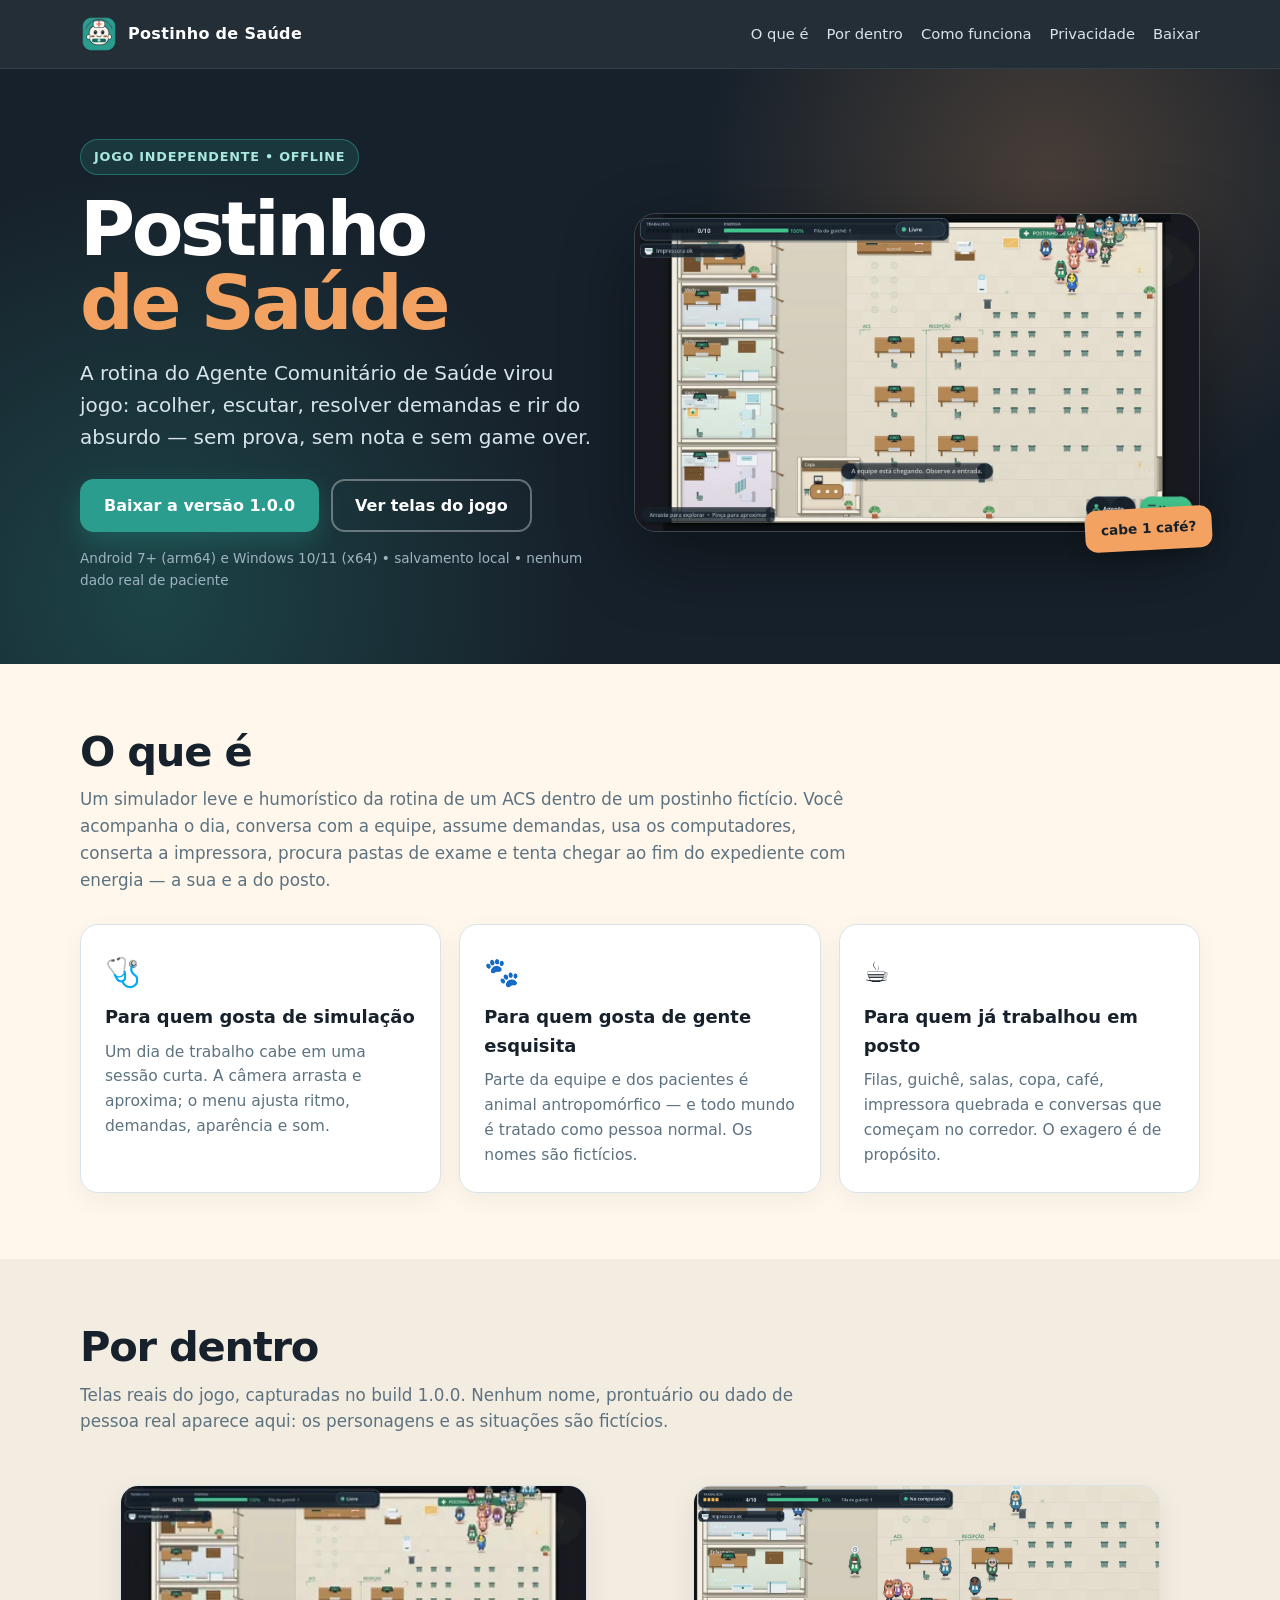
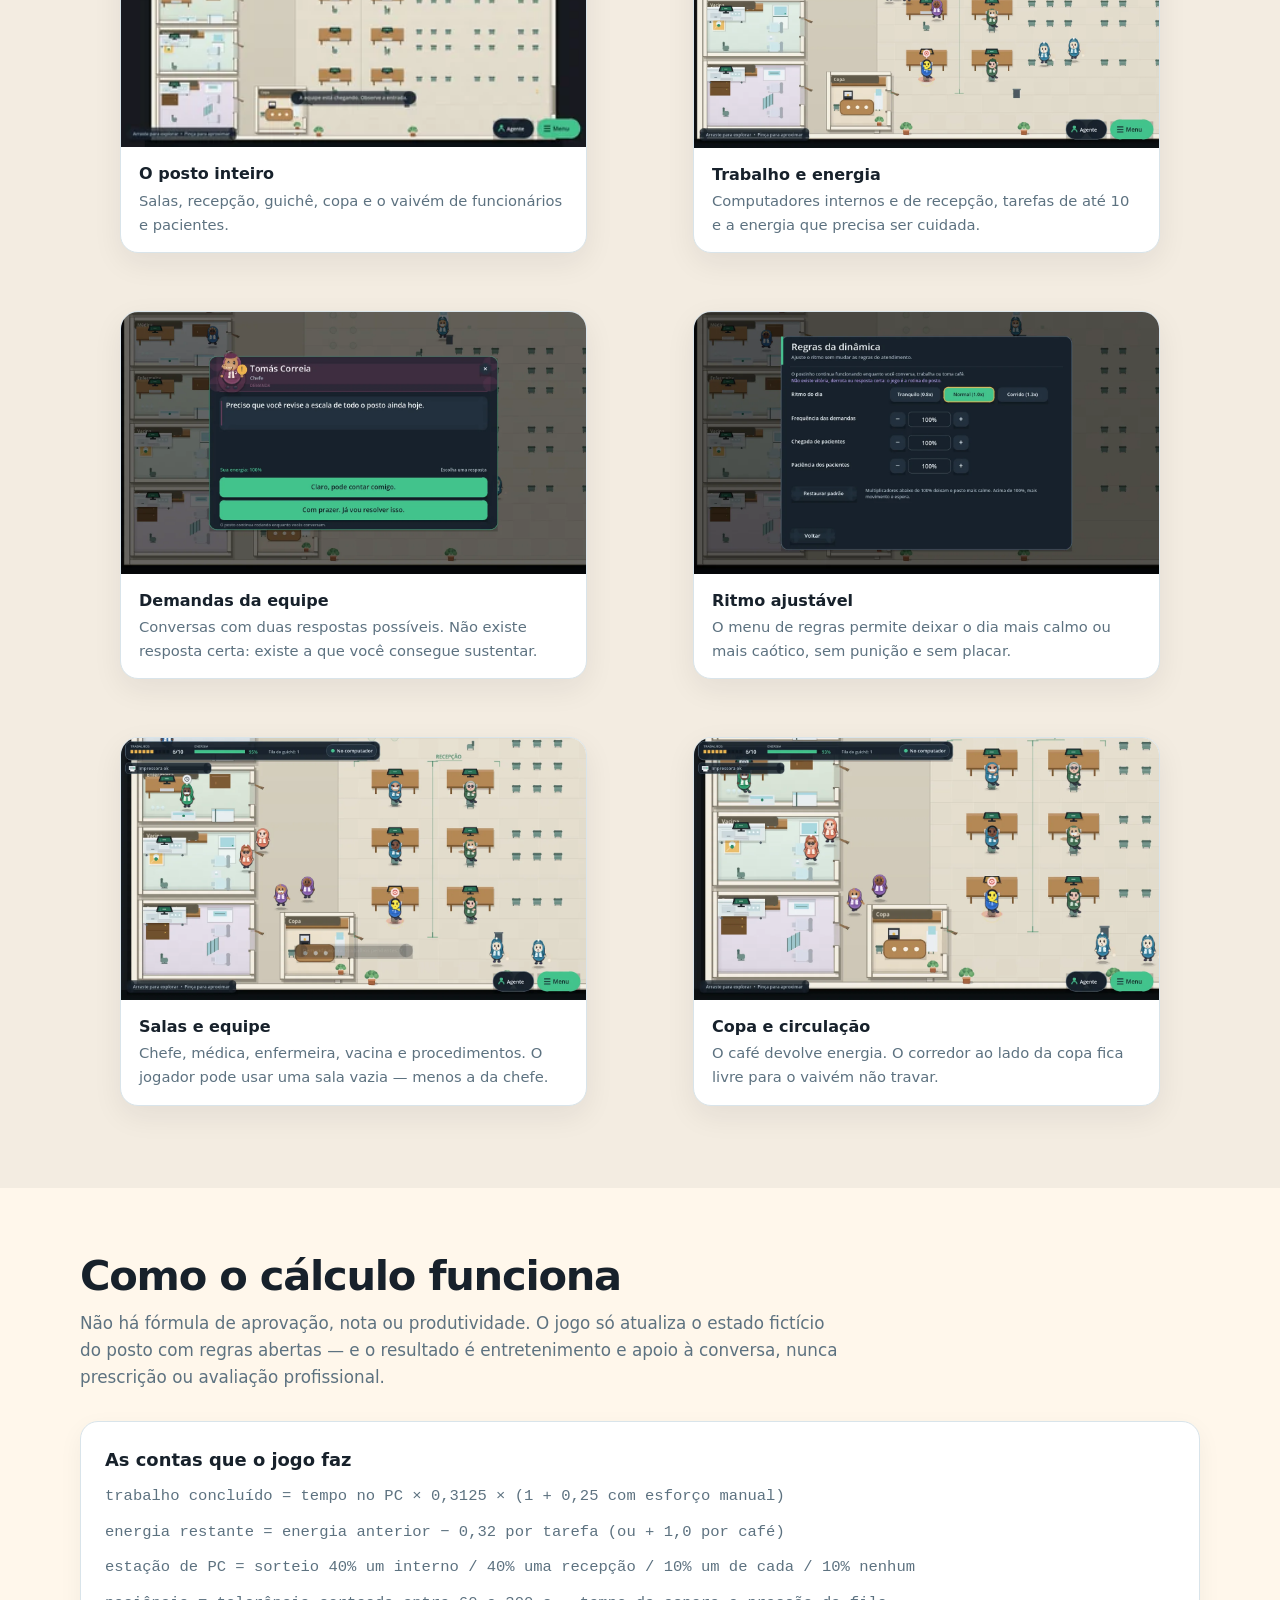
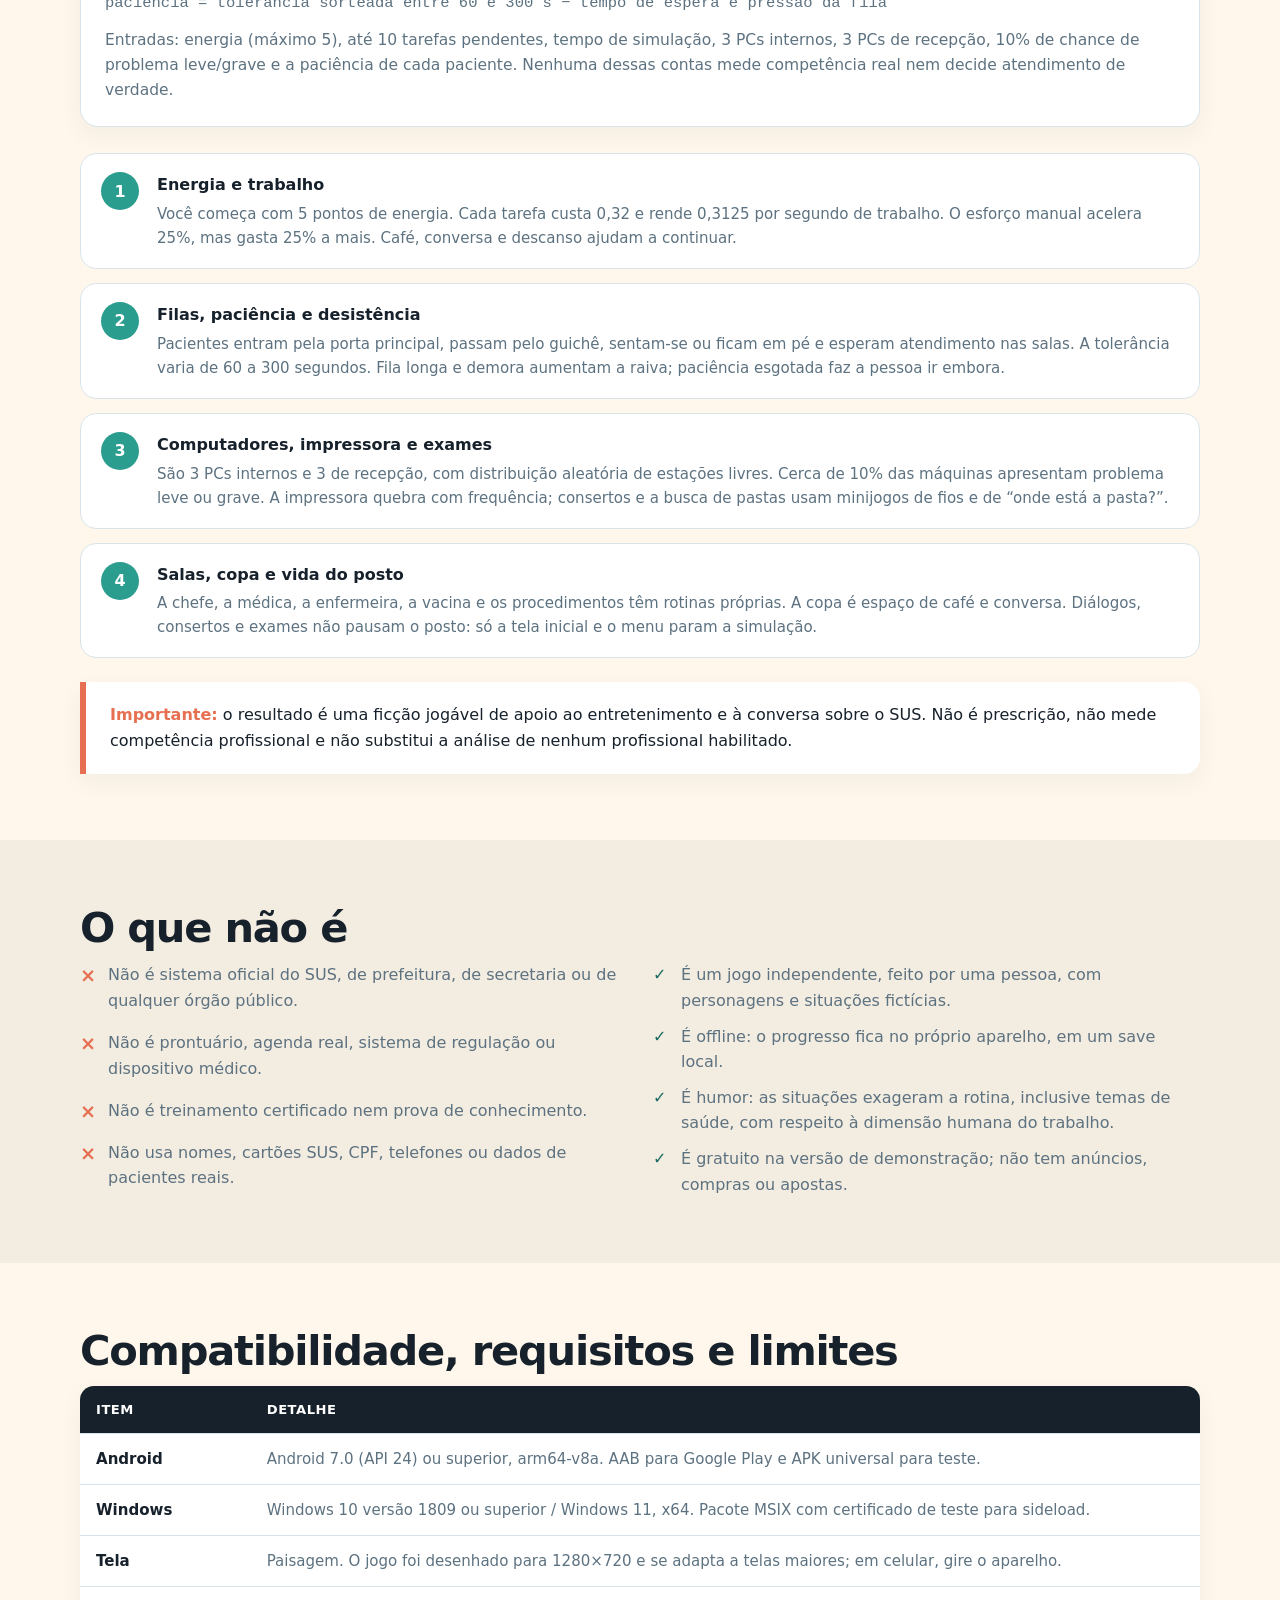
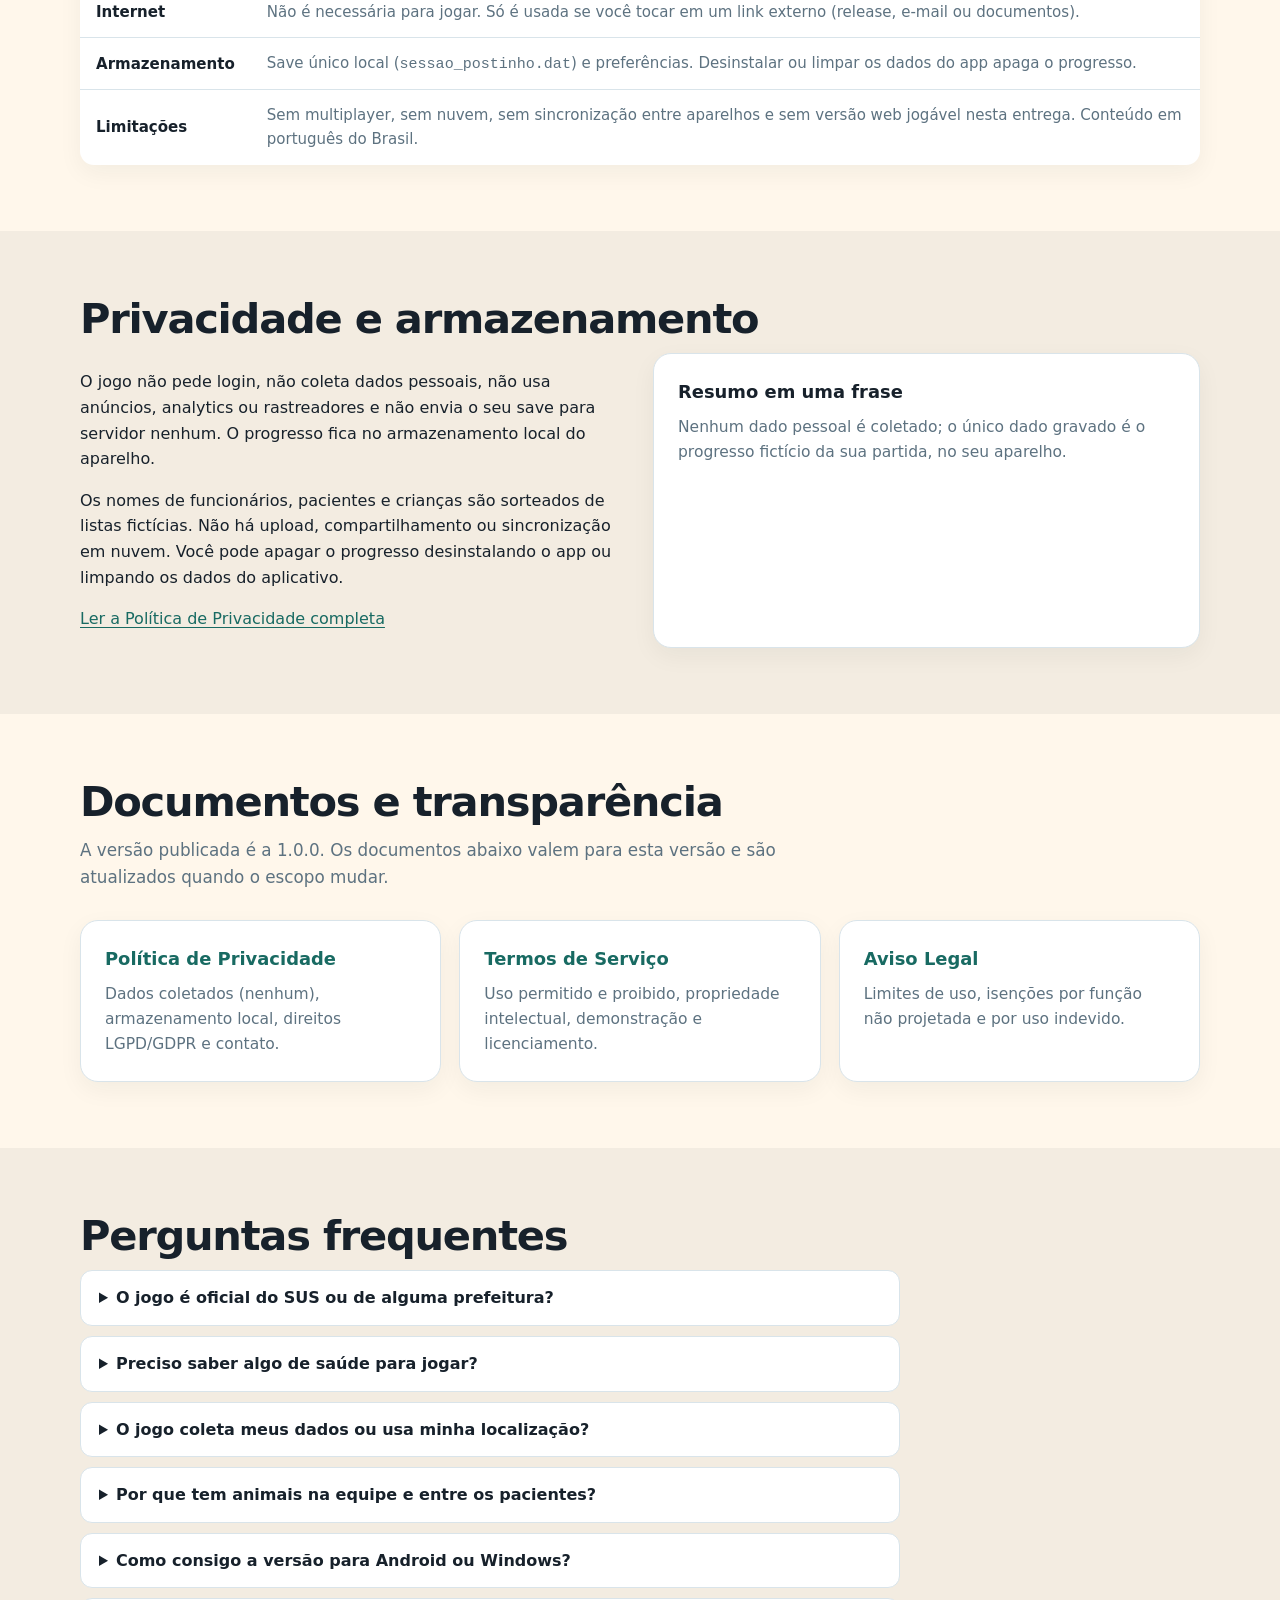
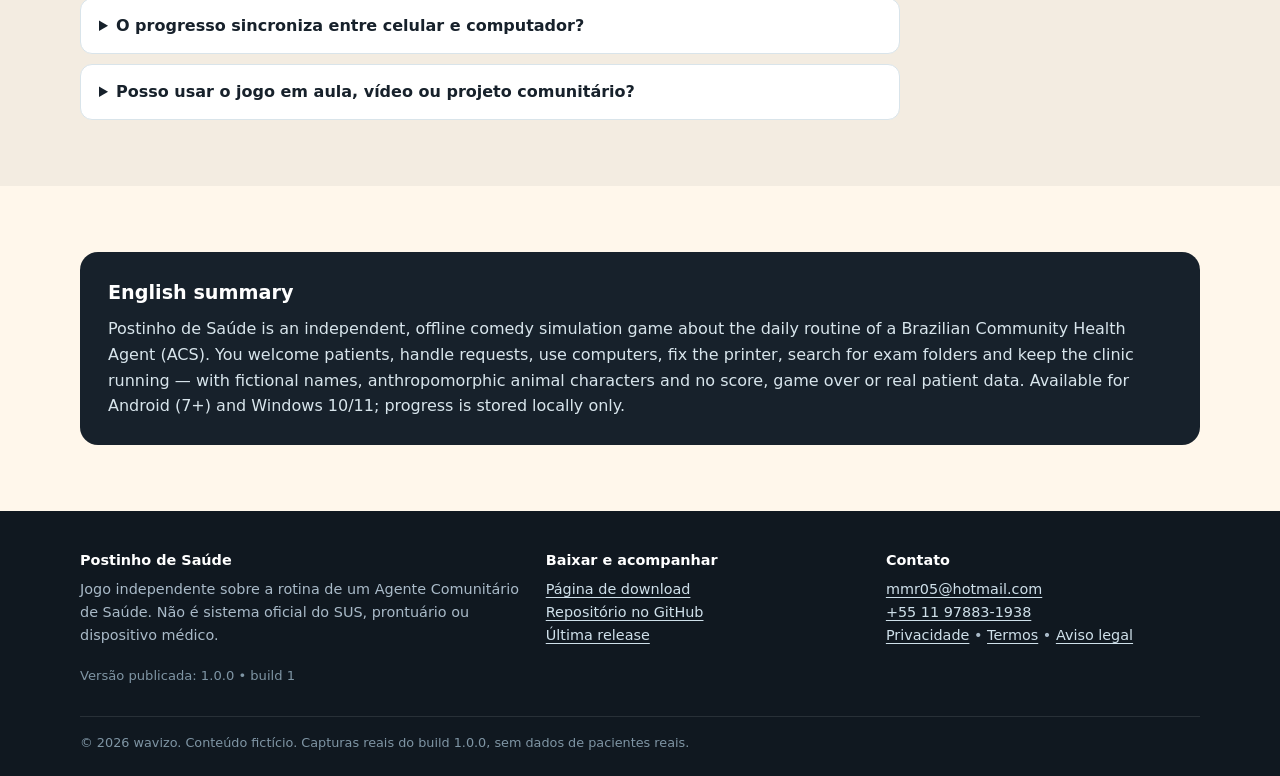
==== docs/index.html @ 59eddb39 "Postinho de Saude 1.0.0 Jogo independente e offline sobre a rotina de um ACS, com visual fofo, humor" ====
<!doctype html>
<html lang="pt-BR">
<head>
<meta charset="utf-8">
<meta name="viewport" content="width=device-width, initial-scale=1">
<title>Postinho de Saúde — o jogo da rotina do ACS</title>
<meta name="description" content="Jogo independente sobre a rotina de um Agente Comunitário de Saúde: acolhimento, filas, café e humor. Offline para Android e Windows.">
<meta name="theme-color" content="#2a9d8f">
<link rel="canonical" href="https://wavizo-bot.github.io/Postinho-de-Saude/">
<link rel="icon" type="image/png" sizes="64x64" href="assets/favicon-64.png">
<link rel="apple-touch-icon" href="assets/icone-192.png">
<link rel="stylesheet" href="estilo.css">
<meta property="og:type" content="website">
<meta property="og:locale" content="pt_BR">
<meta property="og:site_name" content="Postinho de Saúde">
<meta property="og:title" content="Postinho de Saúde — o jogo da rotina do ACS">
<meta property="og:description" content="Acolhimento, filas, café e humor nonsense na rotina de um Agente Comunitário de Saúde. Jogo independente, offline, para Android e Windows.">
<meta property="og:url" content="https://wavizo-bot.github.io/Postinho-de-Saude/">
<meta property="og:image" content="https://wavizo-bot.github.io/Postinho-de-Saude/assets/og-1200x630.png">
<meta property="og:image:width" content="1200">
<meta property="og:image:height" content="630">
<meta property="og:image:alt" content="Tela do jogo Postinho de Saúde com a equipe e o posto em visão ampla">
<meta name="twitter:card" content="summary_large_image">
<meta name="twitter:title" content="Postinho de Saúde — o jogo da rotina do ACS">
<meta name="twitter:description" content="Acolhimento, filas, café e humor nonsense na rotina de um ACS. Jogo independente para Android e Windows.">
<meta name="twitter:image" content="https://wavizo-bot.github.io/Postinho-de-Saude/assets/og-1200x630.png">
</head>
<body>
<header class="topo">
  <div class="wrap">
    <a class="marca" href="./">
      <img src="assets/icone-192.png" alt="Ícone do Postinho de Saúde">
      <span>Postinho de Saúde</span>
    </a>
    <nav aria-label="Navegação principal">
      <a href="#o-que-e">O que é</a>
      <a href="#por-dentro">Por dentro</a>
      <a href="#como-funciona">Como funciona</a>
      <a href="#privacidade">Privacidade</a>
      <a href="app/">Baixar</a>
    </nav>
  </div>
</header>

<main>
  <section class="hero">
    <div class="wrap">
      <div>
        <span class="selo">Jogo independente • offline</span>
        <h1>Postinho<br><span>de Saúde</span></h1>
        <p class="chamada">A rotina do Agente Comunitário de Saúde virou jogo: acolher, escutar, resolver demandas e rir do absurdo — sem prova, sem nota e sem game over.</p>
        <div class="acoes">
          <a class="botao primario" href="app/">Baixar a versão 1.0.0</a>
          <a class="botao secundario" href="#por-dentro">Ver telas do jogo</a>
        </div>
        <p class="nota">Android 7+ (arm64) e Windows 10/11 (x64) • salvamento local • nenhum dado real de paciente</p>
      </div>
      <figure class="hero-figura">
        <img src="assets/tela-01-1366.webp" width="1366" height="768" alt="Visão ampla do postinho com salas, recepção, cadeiras, equipe e o agente no centro">
        <figcaption class="adesivo">cabe 1 café?</figcaption>
      </figure>
    </div>
  </section>

  <section id="o-que-e">
    <div class="wrap">
      <h2 class="secao-titulo">O que é</h2>
      <p class="secao-intro">Um simulador leve e humorístico da rotina de um ACS dentro de um postinho fictício. Você acompanha o dia, conversa com a equipe, assume demandas, usa os computadores, conserta a impressora, procura pastas de exame e tenta chegar ao fim do expediente com energia — a sua e a do posto.</p>
      <div class="grid-3">
        <article class="cartao">
          <span class="emoji" aria-hidden="true">🩺</span>
          <h3>Para quem gosta de simulação</h3>
          <p>Um dia de trabalho cabe em uma sessão curta. A câmera arrasta e aproxima; o menu ajusta ritmo, demandas, aparência e som.</p>
        </article>
        <article class="cartao">
          <span class="emoji" aria-hidden="true">🐾</span>
          <h3>Para quem gosta de gente esquisita</h3>
          <p>Parte da equipe e dos pacientes é animal antropomórfico — e todo mundo é tratado como pessoa normal. Os nomes são fictícios.</p>
        </article>
        <article class="cartao">
          <span class="emoji" aria-hidden="true">☕</span>
          <h3>Para quem já trabalhou em posto</h3>
          <p>Filas, guichê, salas, copa, café, impressora quebrada e conversas que começam no corredor. O exagero é de propósito.</p>
        </article>
      </div>
    </div>
  </section>

  <section class="alt" id="por-dentro">
    <div class="wrap">
      <h2 class="secao-titulo">Por dentro</h2>
      <p class="secao-intro">Telas reais do jogo, capturadas no build 1.0.0. Nenhum nome, prontuário ou dado de pessoa real aparece aqui: os personagens e as situações são fictícios.</p>
      <div class="capturas">
        <figure class="captura">
          <picture>
            <source media="(max-width: 640px)" srcset="assets/tela-01-390.webp">
            <img src="assets/tela-01-1366.webp" width="1366" height="768" alt="Visão geral do postinho com corredores, cadeiras e equipe" loading="lazy">
          </picture>
          <figcaption><strong>O posto inteiro</strong>Salas, recepção, guichê, copa e o vaivém de funcionários e pacientes.</figcaption>
        </figure>
        <figure class="captura">
          <picture>
            <source media="(max-width: 640px)" srcset="assets/tela-02-390.webp">
            <img src="assets/tela-02-1366.webp" width="1366" height="768" alt="Agente trabalhando em um computador interno com a barra de energia e tarefas" loading="lazy">
          </picture>
          <figcaption><strong>Trabalho e energia</strong>Computadores internos e de recepção, tarefas de até 10 e a energia que precisa ser cuidada.</figcaption>
        </figure>
        <figure class="captura">
          <picture>
            <source media="(max-width: 640px)" srcset="assets/tela-03-390.webp">
            <img src="assets/tela-03-1366.webp" width="1366" height="768" alt="Diálogo de demanda com uma funcionária, mostrando nome, pedido e duas respostas" loading="lazy">
          </picture>
          <figcaption><strong>Demandas da equipe</strong>Conversas com duas respostas possíveis. Não existe resposta certa: existe a que você consegue sustentar.</figcaption>
        </figure>
        <figure class="captura">
          <picture>
            <source media="(max-width: 640px)" srcset="assets/tela-04-390.webp">
            <img src="assets/tela-04-1366.webp" width="1366" height="768" alt="Menu de regras com controles de ritmo e multiplicador de demandas" loading="lazy">
          </picture>
          <figcaption><strong>Ritmo ajustável</strong>O menu de regras permite deixar o dia mais calmo ou mais caótico, sem punição e sem placar.</figcaption>
        </figure>
        <figure class="captura">
          <picture>
            <source media="(max-width: 640px)" srcset="assets/tela-05-390.webp">
            <img src="assets/tela-05-1366.webp" width="1366" height="768" alt="Salas de vacina e procedimentos com equipe, macas e pacientes" loading="lazy">
          </picture>
          <figcaption><strong>Salas e equipe</strong>Chefe, médica, enfermeira, vacina e procedimentos. O jogador pode usar uma sala vazia — menos a da chefe.</figcaption>
        </figure>
        <figure class="captura">
          <picture>
            <source media="(max-width: 640px)" srcset="assets/tela-06-390.webp">
            <img src="assets/tela-06-1366.webp" width="1366" height="768" alt="Corredor entre a copa e a sala de procedimentos, com café e planta" loading="lazy">
          </picture>
          <figcaption><strong>Copa e circulação</strong>O café devolve energia. O corredor ao lado da copa fica livre para o vaivém não travar.</figcaption>
        </figure>
      </div>
    </div>
  </section>

  <section id="como-funciona">
    <div class="wrap">
      <h2 class="secao-titulo">Como o cálculo funciona</h2>
      <p class="secao-intro">Não há fórmula de aprovação, nota ou produtividade. O jogo só atualiza o estado fictício do posto com regras abertas — e o resultado é entretenimento e apoio à conversa, nunca prescrição ou avaliação profissional.</p>
      <div class="cartao" style="margin-bottom:26px">
        <h3>As contas que o jogo faz</h3>
        <p style="margin-bottom:10px"><code>trabalho concluído = tempo no PC × 0,3125 × (1 + 0,25 com esforço manual)</code></p>
        <p style="margin-bottom:10px"><code>energia restante = energia anterior − 0,32 por tarefa (ou + 1,0 por café)</code></p>
        <p style="margin-bottom:10px"><code>estação de PC = sorteio 40% um interno / 40% uma recepção / 10% um de cada / 10% nenhum</code></p>
        <p style="margin:0"><code>paciência = tolerância sorteada entre 60 e 300 s − tempo de espera e pressão da fila</code></p>
        <p style="margin-top:12px;color:var(--cinza)">Entradas: energia (máximo 5), até 10 tarefas pendentes, tempo de simulação, 3 PCs internos, 3 PCs de recepção, 10% de chance de problema leve/grave e a paciência de cada paciente. Nenhuma dessas contas mede competência real nem decide atendimento de verdade.</p>
      </div>
      <div class="passos">
        <article class="passo">
          <div>
            <h3>Energia e trabalho</h3>
            <p>Você começa com 5 pontos de energia. Cada tarefa custa 0,32 e rende 0,3125 por segundo de trabalho. O esforço manual acelera 25%, mas gasta 25% a mais. Café, conversa e descanso ajudam a continuar.</p>
          </div>
        </article>
        <article class="passo">
          <div>
            <h3>Filas, paciência e desistência</h3>
            <p>Pacientes entram pela porta principal, passam pelo guichê, sentam-se ou ficam em pé e esperam atendimento nas salas. A tolerância varia de 60 a 300 segundos. Fila longa e demora aumentam a raiva; paciência esgotada faz a pessoa ir embora.</p>
          </div>
        </article>
        <article class="passo">
          <div>
            <h3>Computadores, impressora e exames</h3>
            <p>São 3 PCs internos e 3 de recepção, com distribuição aleatória de estações livres. Cerca de 10% das máquinas apresentam problema leve ou grave. A impressora quebra com frequência; consertos e a busca de pastas usam minijogos de fios e de “onde está a pasta?”.</p>
          </div>
        </article>
        <article class="passo">
          <div>
            <h3>Salas, copa e vida do posto</h3>
            <p>A chefe, a médica, a enfermeira, a vacina e os procedimentos têm rotinas próprias. A copa é espaço de café e conversa. Diálogos, consertos e exames não pausam o posto: só a tela inicial e o menu param a simulação.</p>
          </div>
        </article>
      </div>
      <div class="destaque" style="margin-top:24px">
        <strong>Importante:</strong> o resultado é uma ficção jogável de apoio ao entretenimento e à conversa sobre o SUS. Não é prescrição, não mede competência profissional e não substitui a análise de nenhum profissional habilitado.
      </div>
    </div>
  </section>

  <section class="alt" id="o-que-nao-e">
    <div class="wrap">
      <h2 class="secao-titulo">O que não é</h2>
      <div class="grid-2">
        <ul class="lista-limites">
          <li>Não é sistema oficial do SUS, de prefeitura, de secretaria ou de qualquer órgão público.</li>
          <li>Não é prontuário, agenda real, sistema de regulação ou dispositivo médico.</li>
          <li>Não é treinamento certificado nem prova de conhecimento.</li>
          <li>Não usa nomes, cartões SUS, CPF, telefones ou dados de pacientes reais.</li>
        </ul>
        <ul class="lista-ok">
          <li>É um jogo independente, feito por uma pessoa, com personagens e situações fictícias.</li>
          <li>É offline: o progresso fica no próprio aparelho, em um save local.</li>
          <li>É humor: as situações exageram a rotina, inclusive temas de saúde, com respeito à dimensão humana do trabalho.</li>
          <li>É gratuito na versão de demonstração; não tem anúncios, compras ou apostas.</li>
        </ul>
      </div>
    </div>
  </section>

  <section id="compatibilidade">
    <div class="wrap">
      <h2 class="secao-titulo">Compatibilidade, requisitos e limites</h2>
      <table class="tabela">
        <thead><tr><th>Item</th><th>Detalhe</th></tr></thead>
        <tbody>
          <tr><td>Android</td><td>Android 7.0 (API 24) ou superior, arm64-v8a. AAB para Google Play e APK universal para teste.</td></tr>
          <tr><td>Windows</td><td>Windows 10 versão 1809 ou superior / Windows 11, x64. Pacote MSIX com certificado de teste para sideload.</td></tr>
          <tr><td>Tela</td><td>Paisagem. O jogo foi desenhado para 1280×720 e se adapta a telas maiores; em celular, gire o aparelho.</td></tr>
          <tr><td>Internet</td><td>Não é necessária para jogar. Só é usada se você tocar em um link externo (release, e-mail ou documentos).</td></tr>
          <tr><td>Armazenamento</td><td>Save único local (<code>sessao_postinho.dat</code>) e preferências. Desinstalar ou limpar os dados do app apaga o progresso.</td></tr>
          <tr><td>Limitações</td><td>Sem multiplayer, sem nuvem, sem sincronização entre aparelhos e sem versão web jogável nesta entrega. Conteúdo em português do Brasil.</td></tr>
        </tbody>
      </table>
    </div>
  </section>

  <section class="alt" id="privacidade">
    <div class="wrap">
      <h2 class="secao-titulo">Privacidade e armazenamento</h2>
      <div class="grid-2">
        <div>
          <p>O jogo não pede login, não coleta dados pessoais, não usa anúncios, analytics ou rastreadores e não envia o seu save para servidor nenhum. O progresso fica no armazenamento local do aparelho.</p>
          <p>Os nomes de funcionários, pacientes e crianças são sorteados de listas fictícias. Não há upload, compartilhamento ou sincronização em nuvem. Você pode apagar o progresso desinstalando o app ou limpando os dados do aplicativo.</p>
          <p><a href="politica-de-privacidade.html">Ler a Política de Privacidade completa</a></p>
        </div>
        <div class="cartao">
          <h3>Resumo em uma frase</h3>
          <p>Nenhum dado pessoal é coletado; o único dado gravado é o progresso fictício da sua partida, no seu aparelho.</p>
        </div>
      </div>
    </div>
  </section>

  <section id="documentos">
    <div class="wrap">
      <h2 class="secao-titulo">Documentos e transparência</h2>
      <p class="secao-intro">A versão publicada é a 1.0.0. Os documentos abaixo valem para esta versão e são atualizados quando o escopo mudar.</p>
      <div class="grid-3">
        <a class="cartao" href="politica-de-privacidade.html" style="text-decoration:none">
          <h3>Política de Privacidade</h3>
          <p>Dados coletados (nenhum), armazenamento local, direitos LGPD/GDPR e contato.</p>
        </a>
        <a class="cartao" href="termos-de-servico.html" style="text-decoration:none">
          <h3>Termos de Serviço</h3>
          <p>Uso permitido e proibido, propriedade intelectual, demonstração e licenciamento.</p>
        </a>
        <a class="cartao" href="aviso-legal.html" style="text-decoration:none">
          <h3>Aviso Legal</h3>
          <p>Limites de uso, isenções por função não projetada e por uso indevido.</p>
        </a>
      </div>
    </div>
  </section>

  <section class="alt" id="faq">
    <div class="wrap">
      <h2 class="secao-titulo">Perguntas frequentes</h2>
      <div class="faq">
        <details>
          <summary>O jogo é oficial do SUS ou de alguma prefeitura?</summary>
          <p>Não. É um projeto independente, sem vínculo com governo, prefeitura, SUS, ministério ou órgão público. “Postinho” e “ACS” aparecem como referência ao cotidiano, não como identidade oficial.</p>
        </details>
        <details>
          <summary>Preciso saber algo de saúde para jogar?</summary>
          <p>Não. As demandas são situações fictícias com duas respostas possíveis. O jogo não avalia conhecimento, não dá nota e não tem resposta certa.</p>
        </details>
        <details>
          <summary>O jogo coleta meus dados ou usa minha localização?</summary>
          <p>Não. Não há login, analytics, anúncios, câmera, microfone ou localização. O save fica no aparelho e pode ser apagado desinstalando o app ou limpando os dados.</p>
        </details>
        <details>
          <summary>Por que tem animais na equipe e entre os pacientes?</summary>
          <p>É uma escolha de estilo e humor: parte dos personagens é animal antropomórfico, tratada como pessoa normal. A ideia é lembrar que a comunidade é diversa — e que a rotina já é absurda o suficiente.</p>
        </details>
        <details>
          <summary>Como consigo a versão para Android ou Windows?</summary>
          <p>Nesta entrega, os pacotes ficam na página <a href="app/">Baixar</a> e na área de releases do repositório. A publicação na Google Play e na Microsoft Store depende das contas de loja e ainda está pendente.</p>
        </details>
        <details>
          <summary>O progresso sincroniza entre celular e computador?</summary>
          <p>Não. Cada aparelho tem um save local único. Não há nuvem, conta ou sincronização nesta versão.</p>
        </details>
        <details>
          <summary>Posso usar o jogo em aula, vídeo ou projeto comunitário?</summary>
          <p>Sim, para uso pessoal, educativo e não comercial, desde que você não o apresente como sistema oficial nem remova os avisos legais. Para uso comercial ou institucional, fale com o desenvolvedor.</p>
        </details>
      </div>
    </div>
  </section>

  <section>
    <div class="wrap">
      <div class="idioma">
        <h2>English summary</h2>
        <p>Postinho de Saúde is an independent, offline comedy simulation game about the daily routine of a Brazilian Community Health Agent (ACS). You welcome patients, handle requests, use computers, fix the printer, search for exam folders and keep the clinic running — with fictional names, anthropomorphic animal characters and no score, game over or real patient data. Available for Android (7+) and Windows 10/11; progress is stored locally only.</p>
      </div>
    </div>
  </section>
</main>

<footer class="rodape">
  <div class="wrap">
    <div>
      <strong>Postinho de Saúde</strong>
      Jogo independente sobre a rotina de um Agente Comunitário de Saúde. Não é sistema oficial do SUS, prontuário ou dispositivo médico.
      <div class="versao">Versão publicada: 1.0.0 • build 1</div>
    </div>
    <div>
      <strong>Baixar e acompanhar</strong>
      <a href="app/">Página de download</a><br>
      <a href="https://github.com/wavizo-bot/Postinho-de-Saude">Repositório no GitHub</a><br>
      <a href="https://github.com/wavizo-bot/Postinho-de-Saude/releases/latest">Última release</a>
    </div>
    <div>
      <strong>Contato</strong>
      <a href="mailto:mmr05@hotmail.com">mmr05@hotmail.com</a><br>
      <a href="tel:+5511978831938">+55 11 97883-1938</a><br>
      <a href="politica-de-privacidade.html">Privacidade</a> • <a href="termos-de-servico.html">Termos</a> • <a href="aviso-legal.html">Aviso legal</a>
    </div>
    <div class="fim">© 2026 wavizo. Conteúdo fictício. Capturas reais do build 1.0.0, sem dados de pacientes reais.</div>
  </div>
</footer>
</body>
</html>
---- docs/estilo.css ----
:root {
  --tinta: #17212b;
  --tinta-2: #1e2d3a;
  --creme: #fff7eb;
  --verde: #2a9d8f;
  --verde-escuro: #186a62;
  --pele: #f4a261;
  --vermelho: #e76f51;
  --cinza: #5d7280;
  --linha: #d9e4ea;
  --branco: #ffffff;
  --sombra: 0 18px 50px rgba(23, 33, 43, 0.16);
}

* { box-sizing: border-box; }

html { scroll-behavior: smooth; }

body {
  margin: 0;
  background: var(--creme);
  color: var(--tinta);
  font-family: "Segoe UI", system-ui, -apple-system, BlinkMacSystemFont, Arial, sans-serif;
  line-height: 1.6;
  -webkit-font-smoothing: antialiased;
}

a { color: var(--verde-escuro); text-underline-offset: 3px; }
a:hover { color: var(--vermelho); }

img { max-width: 100%; height: auto; display: block; }

.wrap {
  width: min(1120px, calc(100% - 40px));
  margin: 0 auto;
}

.topo {
  position: sticky;
  top: 0;
  z-index: 20;
  background: rgba(23, 33, 43, 0.94);
  backdrop-filter: blur(12px);
  border-bottom: 1px solid rgba(255, 255, 255, 0.08);
}

.topo .wrap {
  display: flex;
  align-items: center;
  gap: 18px;
  min-height: 68px;
}

.marca {
  display: flex;
  align-items: center;
  gap: 10px;
  color: var(--branco);
  text-decoration: none;
  font-weight: 800;
  letter-spacing: 0.02em;
}

.marca img { width: 38px; height: 38px; border-radius: 11px; }
.marca span { white-space: nowrap; }

.topo nav {
  margin-left: auto;
  display: flex;
  flex-wrap: wrap;
  gap: 8px 18px;
  align-items: center;
}

.topo nav a {
  color: #d9e4ea;
  text-decoration: none;
  font-size: 0.92rem;
}

.topo nav a:hover { color: var(--pele); }

.hero {
  background:
    radial-gradient(circle at 82% 18%, rgba(244, 162, 97, 0.22), transparent 30%),
    radial-gradient(circle at 12% 88%, rgba(42, 157, 143, 0.28), transparent 34%),
    var(--tinta);
  color: var(--branco);
  padding: 70px 0 58px;
  overflow: hidden;
}

.hero .wrap {
  display: grid;
  grid-template-columns: minmax(0, 0.95fr) minmax(0, 1.05fr);
  gap: 42px;
  align-items: center;
}

.selo {
  display: inline-flex;
  align-items: center;
  gap: 8px;
  padding: 7px 13px;
  border-radius: 999px;
  background: rgba(42, 157, 143, 0.18);
  border: 1px solid rgba(42, 157, 143, 0.55);
  color: #a9e7df;
  font-size: 0.8rem;
  font-weight: 700;
  letter-spacing: 0.06em;
  text-transform: uppercase;
}

.hero h1 {
  font-size: clamp(2.5rem, 6vw, 4.7rem);
  line-height: 0.98;
  letter-spacing: -0.045em;
  margin: 18px 0 16px;
}

.hero h1 span { color: var(--pele); }

.hero .chamada {
  color: #d8e5ec;
  font-size: clamp(1.05rem, 2vw, 1.25rem);
  max-width: 34rem;
  margin: 0 0 26px;
}

.acoes { display: flex; flex-wrap: wrap; gap: 12px; }

.botao {
  display: inline-flex;
  align-items: center;
  justify-content: center;
  gap: 9px;
  min-height: 48px;
  padding: 12px 22px;
  border-radius: 14px;
  font-weight: 800;
  text-decoration: none;
  border: 2px solid transparent;
  transition: transform 0.15s ease, box-shadow 0.15s ease;
}

.botao:hover { transform: translateY(-2px); }
.botao.primario { background: var(--verde); color: var(--branco); box-shadow: 0 10px 26px rgba(42, 157, 143, 0.3); }
.botao.secundario { background: transparent; color: var(--branco); border-color: rgba(255, 255, 255, 0.34); }
.botao.escuro { background: var(--tinta); color: var(--branco); }

.hero .nota { color: #9fb4c1; font-size: 0.85rem; margin-top: 16px; }

.hero-figura { position: relative; min-width: 0; margin: 0; }
.hero-figura img {
  width: 100%;
  border-radius: 22px;
  box-shadow: 0 26px 70px rgba(0, 0, 0, 0.4);
  border: 1px solid rgba(255, 255, 255, 0.16);
}
.hero-figura .adesivo {
  position: absolute;
  right: -12px;
  bottom: -18px;
  background: var(--pele);
  color: var(--tinta);
  font-weight: 900;
  padding: 10px 16px;
  border-radius: 12px;
  transform: rotate(-3deg);
  box-shadow: 0 8px 20px rgba(0, 0, 0, 0.24);
  font-size: 0.85rem;
}

section { padding: 66px 0; }
section.alt { background: #f3ece1; }

.secao-titulo {
  font-size: clamp(1.7rem, 4vw, 2.6rem);
  line-height: 1.08;
  letter-spacing: -0.03em;
  margin: 0 0 12px;
}

.secao-intro {
  color: var(--cinza);
  font-size: 1.05rem;
  max-width: 48rem;
  margin: 0 0 30px;
}

.grid-2 { display: grid; grid-template-columns: 1fr 1fr; gap: 26px; }
.grid-3 { display: grid; grid-template-columns: repeat(3, 1fr); gap: 18px; }
.grid-4 { display: grid; grid-template-columns: repeat(4, 1fr); gap: 16px; }

.cartao {
  background: var(--branco);
  border: 1px solid var(--linha);
  border-radius: 18px;
  padding: 24px;
  box-shadow: 0 8px 24px rgba(23, 33, 43, 0.05);
}

.cartao h3 { margin: 0 0 8px; font-size: 1.12rem; }
.cartao p { margin: 0; color: var(--cinza); font-size: 0.97rem; }
.cartao .emoji { font-size: 1.8rem; display: block; margin-bottom: 8px; }

.destaque {
  background: var(--branco);
  border-left: 6px solid var(--vermelho);
  border-radius: 0 16px 16px 0;
  padding: 20px 24px;
  box-shadow: 0 8px 24px rgba(23, 33, 43, 0.05);
}

.destaque strong { color: var(--vermelho); }

.capturas { display: grid; grid-template-columns: repeat(2, 1fr); gap: 26px; margin-top: 34px; }
.captura {
  background: var(--branco);
  border: 1px solid var(--linha);
  border-radius: 18px;
  overflow: hidden;
  box-shadow: 0 10px 30px rgba(23, 33, 43, 0.07);
}
.captura img { width: 100%; }
.captura figcaption { padding: 14px 18px 16px; color: var(--cinza); font-size: 0.92rem; }
.captura figcaption strong { display: block; color: var(--tinta); font-size: 1rem; margin-bottom: 2px; }

.passos { counter-reset: passo; display: grid; gap: 14px; }
.passo {
  counter-increment: passo;
  display: grid;
  grid-template-columns: 42px 1fr;
  gap: 14px;
  align-items: start;
  background: var(--branco);
  border: 1px solid var(--linha);
  border-radius: 16px;
  padding: 18px 20px;
}
.passo::before {
  content: counter(passo);
  display: grid;
  place-items: center;
  width: 38px;
  height: 38px;
  border-radius: 50%;
  background: var(--verde);
  color: var(--branco);
  font-weight: 900;
}
.passo h3 { margin: 0 0 4px; font-size: 1rem; }
.passo p { margin: 0; color: var(--cinza); font-size: 0.94rem; }

.lista-limites { display: grid; gap: 10px; padding: 0; margin: 0; list-style: none; }
.lista-limites li { padding-left: 28px; position: relative; color: var(--cinza); }
.lista-limites li::before { content: "×"; position: absolute; left: 0; top: -1px; color: var(--vermelho); font-weight: 900; font-size: 1.2rem; }
.lista-ok { display: grid; gap: 10px; padding: 0; margin: 0; list-style: none; }
.lista-ok li { padding-left: 28px; position: relative; color: var(--cinza); }
.lista-ok li::before { content: "✓"; position: absolute; left: 0; top: 0; color: var(--verde-escuro); font-weight: 900; }

.tabela { width: 100%; border-collapse: collapse; background: var(--branco); border-radius: 14px; overflow: hidden; box-shadow: 0 8px 24px rgba(23, 33, 43, 0.05); }
.tabela th, .tabela td { text-align: left; padding: 13px 16px; border-bottom: 1px solid var(--linha); }
.tabela th { background: var(--tinta); color: var(--branco); font-size: 0.82rem; letter-spacing: 0.04em; text-transform: uppercase; }
.tabela tr:last-child td { border-bottom: 0; }
.tabela td { font-size: 0.94rem; color: var(--cinza); }
.tabela td:first-child { color: var(--tinta); font-weight: 700; }

.faq { display: grid; gap: 10px; max-width: 820px; }
.faq details { background: var(--branco); border: 1px solid var(--linha); border-radius: 12px; padding: 14px 18px; }
.faq summary { cursor: pointer; font-weight: 700; }
.faq p { margin: 10px 0 0; color: var(--cinza); }

.idioma {
  background: var(--tinta);
  color: #d8e5ec;
  border-radius: 18px;
  padding: 26px 28px;
}
.idioma h2 { color: var(--branco); margin: 0 0 8px; font-size: 1.2rem; }
.idioma p { margin: 0; }

.rodape {
  background: #101820;
  color: #a9bac8;
  padding: 38px 0 28px;
  font-size: 0.9rem;
}
.rodape .wrap { display: grid; grid-template-columns: 1.4fr 1fr 1fr; gap: 26px; }
.rodape strong { color: var(--branco); display: block; margin-bottom: 6px; }
.rodape a { color: #cfe0ea; }
.rodape .versao { margin-top: 18px; color: #7f95a4; font-size: 0.82rem; }
.rodape .fim { grid-column: 1 / -1; border-top: 1px solid rgba(255, 255, 255, 0.1); padding-top: 16px; margin-top: 4px; color: #7f95a4; font-size: 0.8rem; }

.aviso-pagina {
  background: #fff3d6;
  border: 1px solid #e8c56a;
  color: #6b4f00;
  border-radius: 12px;
  padding: 12px 16px;
  margin: 18px 0;
  font-size: 0.92rem;
}

.legal { max-width: 860px; margin: 0 auto; padding: 46px 0 70px; }
.legal h1 { font-size: clamp(1.8rem, 4vw, 2.6rem); line-height: 1.1; margin: 0 0 8px; }
.legal h2 { font-size: 1.25rem; margin: 34px 0 10px; }
.legal p, .legal li { color: #334754; }
.legal .meta { color: var(--cinza); font-size: 0.9rem; margin-bottom: 24px; }
.legal ul { padding-left: 22px; }
.legal code { background: #eef2f4; padding: 1px 5px; border-radius: 4px; font-size: 0.9em; }
.legal .voltar { display: inline-block; margin-bottom: 20px; font-weight: 700; text-decoration: none; }

.baixar { display: grid; grid-template-columns: repeat(2, minmax(0, 1fr)); gap: 22px; margin: 28px 0; }
.baixar .cartao { display: flex; flex-direction: column; gap: 10px; min-width: 0; }
.baixar .cartao .botao { margin-top: auto; }
.baixar small { color: var(--cinza); }

@media (max-width: 900px) {
  .hero .wrap { grid-template-columns: minmax(0, 1fr); }
  .hero-figura { order: -1; max-width: 640px; width: 100%; }
  .grid-4 { grid-template-columns: repeat(2, 1fr); }
  .grid-3 { grid-template-columns: 1fr 1fr; }
  .rodape .wrap { grid-template-columns: 1fr 1fr; }
}

@media (max-width: 640px) {
  .wrap { width: min(100% - 28px, 1120px); }
  .topo .wrap { min-height: 60px; }
  .topo nav { display: none; }
  .hero { padding: 40px 0 42px; }
  .hero-figura .adesivo { right: 8px; bottom: -14px; }
  section { padding: 48px 0; }
  .grid-2, .grid-3, .grid-4, .capturas, .baixar { grid-template-columns: 1fr; }
  .rodape .wrap { grid-template-columns: 1fr; }
  .tabela { display: block; overflow-x: auto; }
}
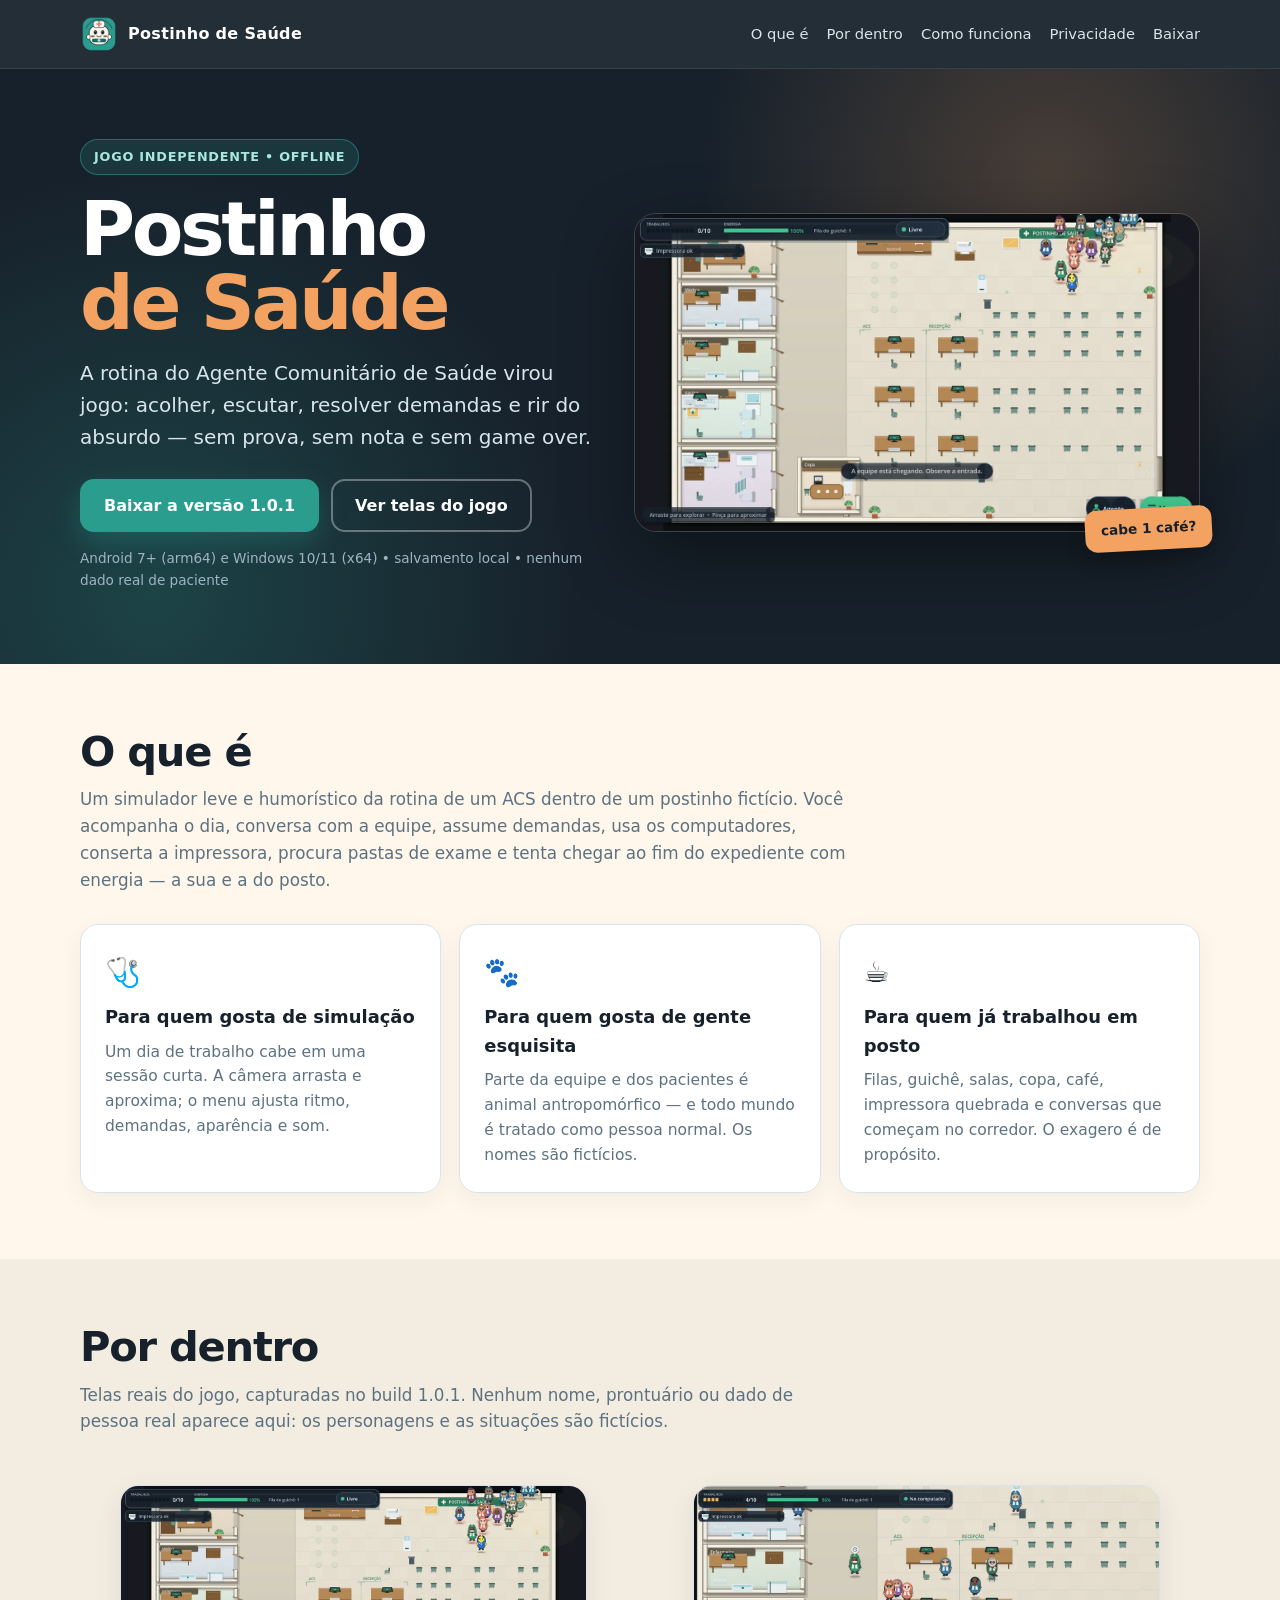
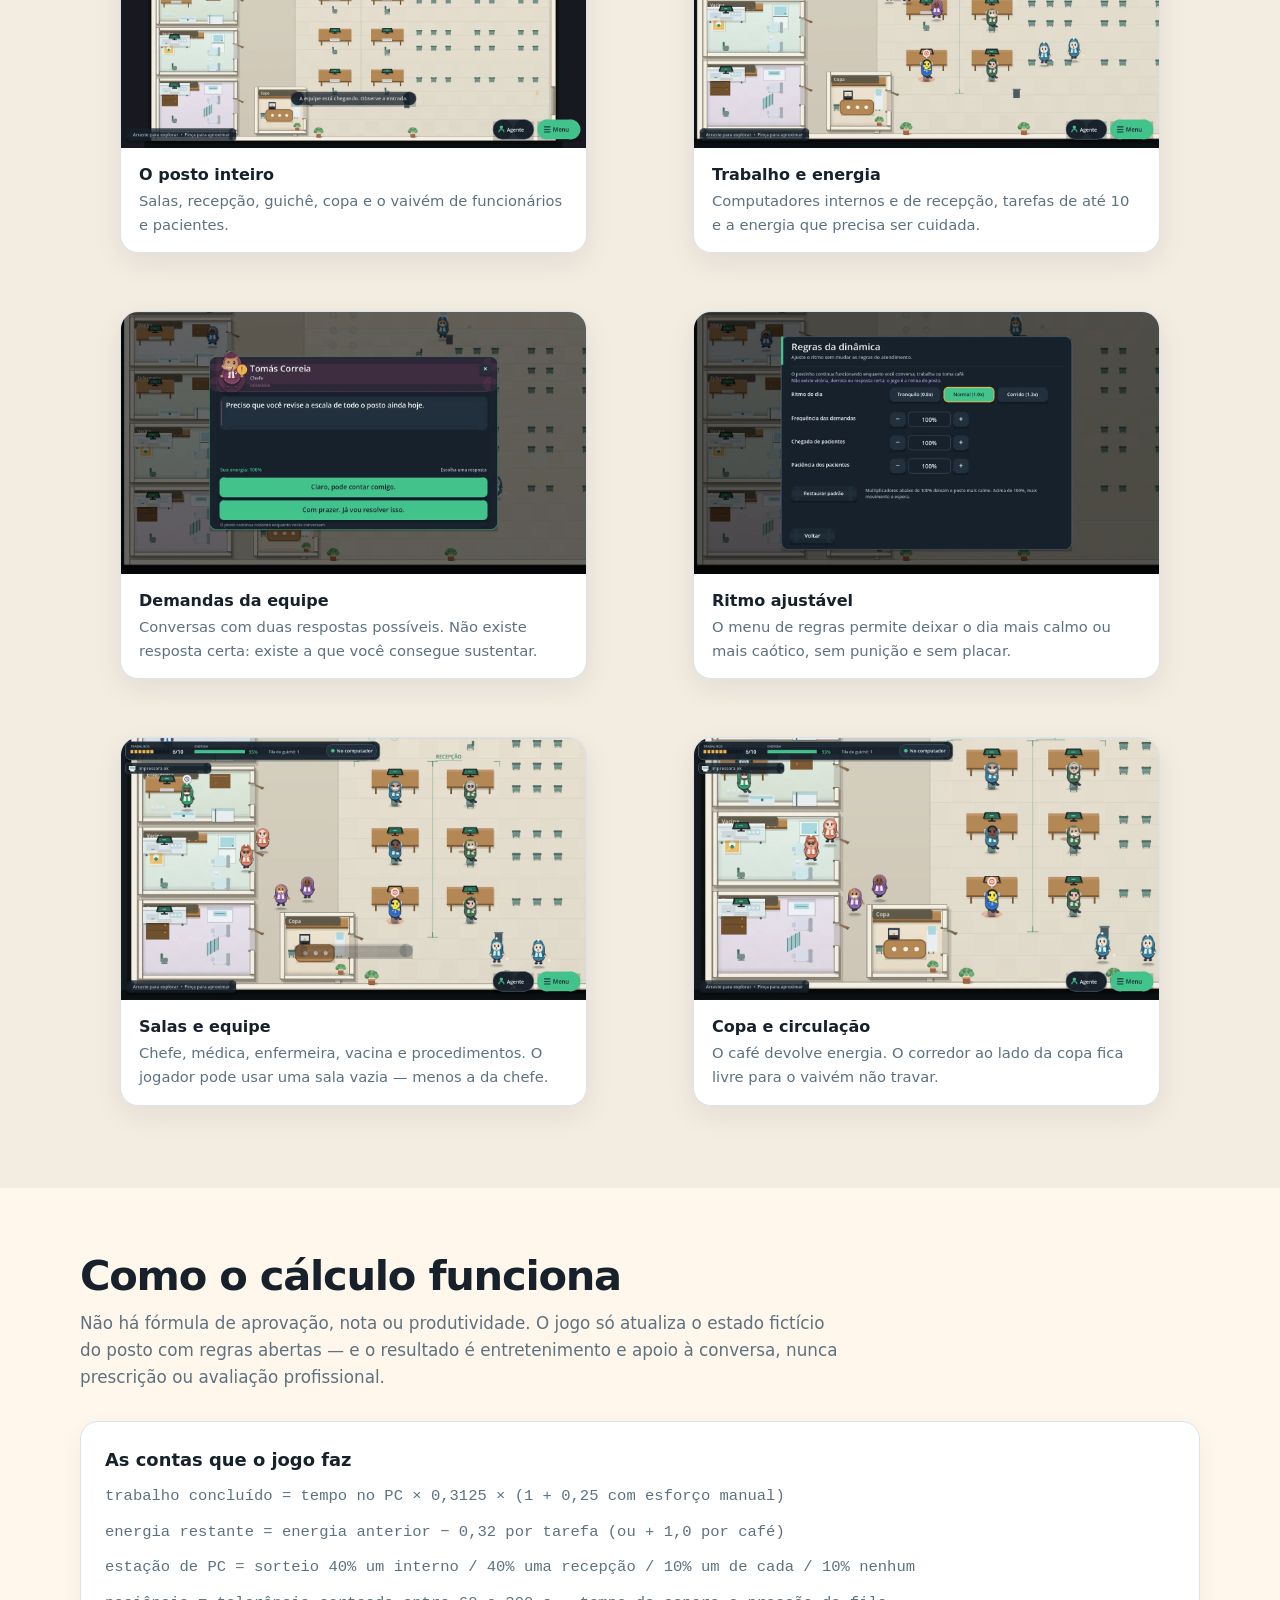
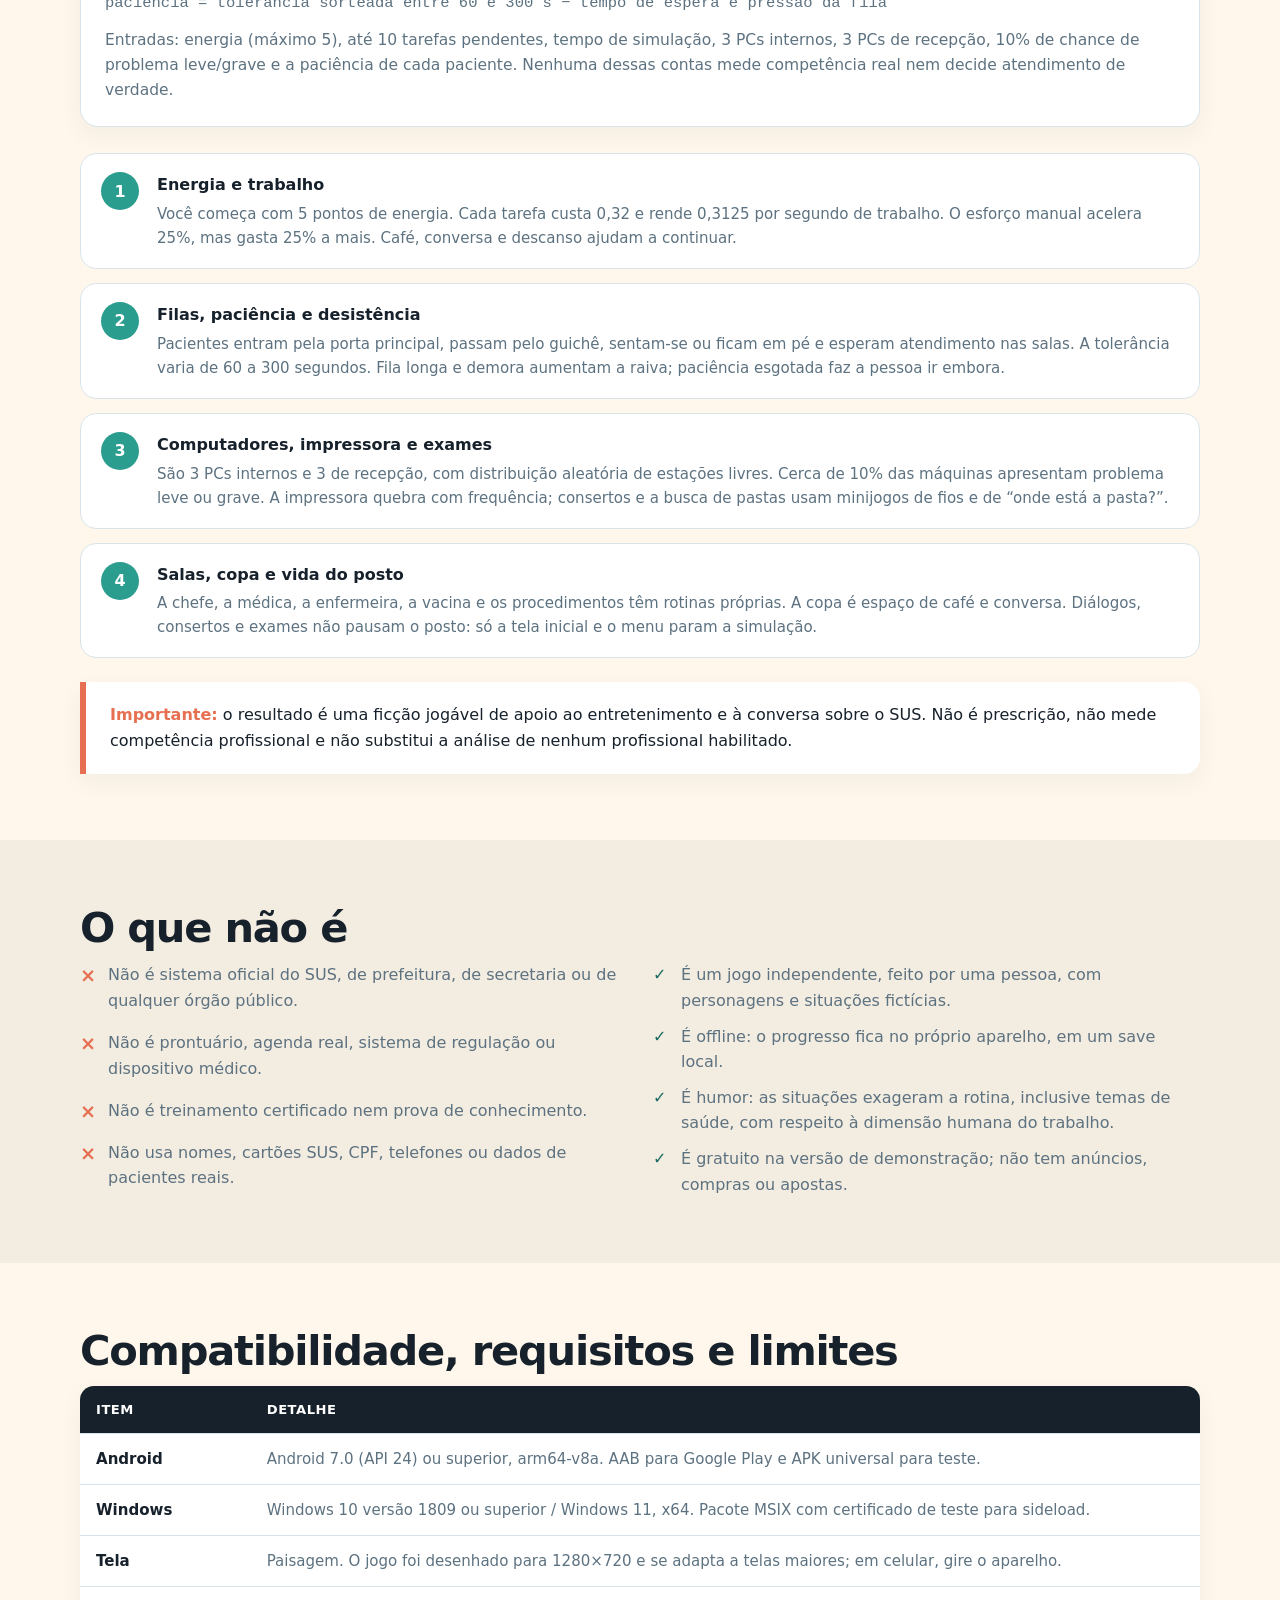
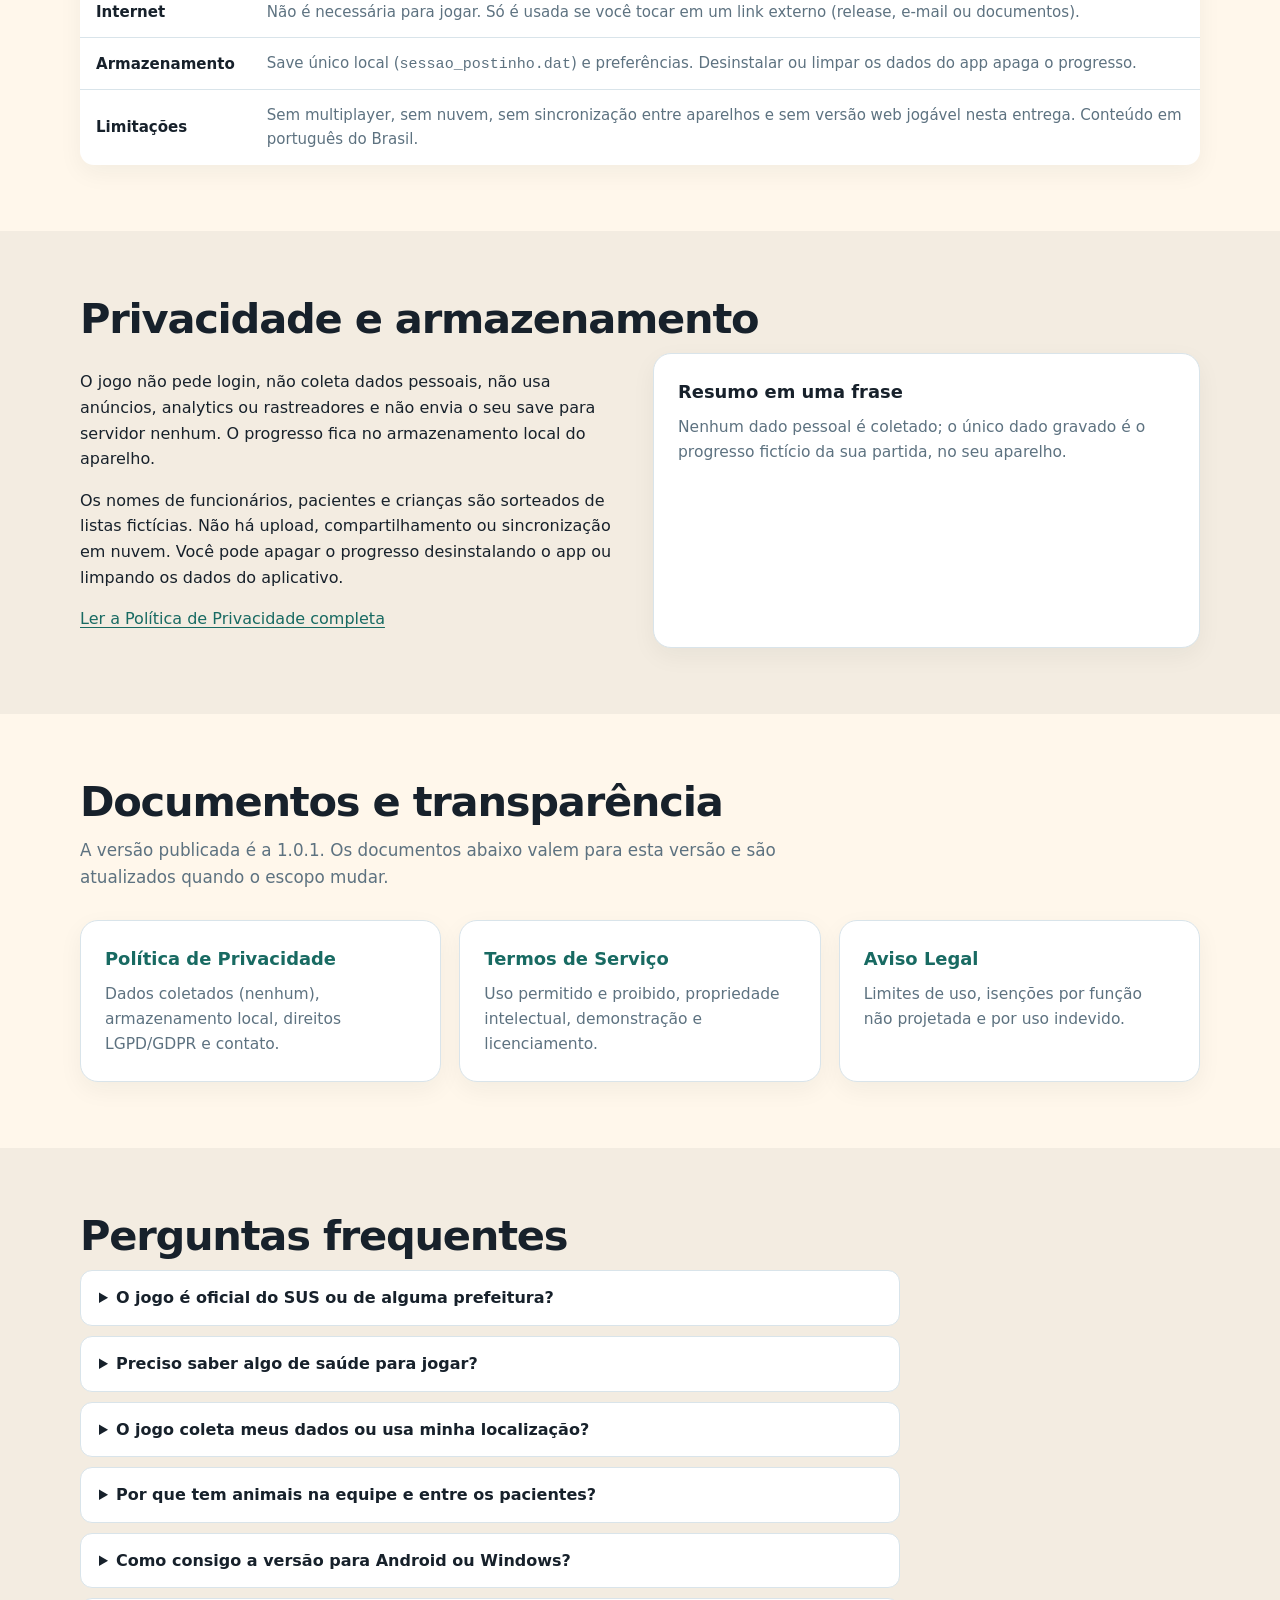
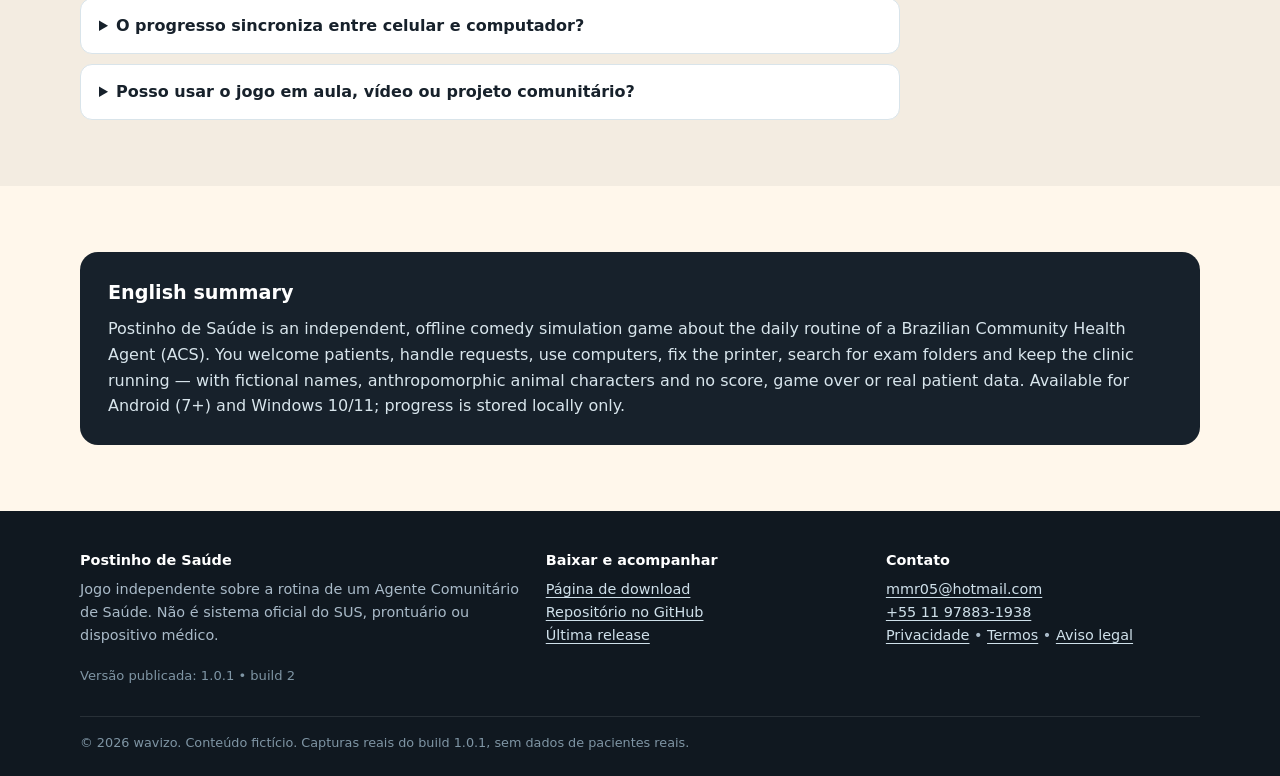
==== commit 78297f18: "Corrige versao no Android e tela inicial; patch 1.0.1 Corrige o About que exibia <null> no Android, " ====
--- a/docs/index.html
+++ b/docs/index.html
@@ -50,7 +50,7 @@
         <h1>Postinho<br><span>de Saúde</span></h1>
         <p class="chamada">A rotina do Agente Comunitário de Saúde virou jogo: acolher, escutar, resolver demandas e rir do absurdo — sem prova, sem nota e sem game over.</p>
         <div class="acoes">
-          <a class="botao primario" href="app/">Baixar a versão 1.0.0</a>
+          <a class="botao primario" href="app/">Baixar a versão 1.0.1</a>
           <a class="botao secundario" href="#por-dentro">Ver telas do jogo</a>
         </div>
         <p class="nota">Android 7+ (arm64) e Windows 10/11 (x64) • salvamento local • nenhum dado real de paciente</p>
@@ -89,7 +89,7 @@
   <section class="alt" id="por-dentro">
     <div class="wrap">
       <h2 class="secao-titulo">Por dentro</h2>
-      <p class="secao-intro">Telas reais do jogo, capturadas no build 1.0.0. Nenhum nome, prontuário ou dado de pessoa real aparece aqui: os personagens e as situações são fictícios.</p>
+      <p class="secao-intro">Telas reais do jogo, capturadas no build 1.0.1. Nenhum nome, prontuário ou dado de pessoa real aparece aqui: os personagens e as situações são fictícios.</p>
       <div class="capturas">
         <figure class="captura">
           <picture>
@@ -238,7 +238,7 @@
   <section id="documentos">
     <div class="wrap">
       <h2 class="secao-titulo">Documentos e transparência</h2>
-      <p class="secao-intro">A versão publicada é a 1.0.0. Os documentos abaixo valem para esta versão e são atualizados quando o escopo mudar.</p>
+      <p class="secao-intro">A versão publicada é a 1.0.1. Os documentos abaixo valem para esta versão e são atualizados quando o escopo mudar.</p>
       <div class="grid-3">
         <a class="cartao" href="politica-de-privacidade.html" style="text-decoration:none">
           <h3>Política de Privacidade</h3>
@@ -307,7 +307,7 @@
     <div>
       <strong>Postinho de Saúde</strong>
       Jogo independente sobre a rotina de um Agente Comunitário de Saúde. Não é sistema oficial do SUS, prontuário ou dispositivo médico.
-      <div class="versao">Versão publicada: 1.0.0 • build 1</div>
+      <div class="versao">Versão publicada: 1.0.1 • build 2</div>
     </div>
     <div>
       <strong>Baixar e acompanhar</strong>
@@ -321,7 +321,7 @@
       <a href="tel:+5511978831938">+55 11 97883-1938</a><br>
       <a href="politica-de-privacidade.html">Privacidade</a> • <a href="termos-de-servico.html">Termos</a> • <a href="aviso-legal.html">Aviso legal</a>
     </div>
-    <div class="fim">© 2026 wavizo. Conteúdo fictício. Capturas reais do build 1.0.0, sem dados de pacientes reais.</div>
+    <div class="fim">© 2026 wavizo. Conteúdo fictício. Capturas reais do build 1.0.1, sem dados de pacientes reais.</div>
   </div>
 </footer>
 </body>
